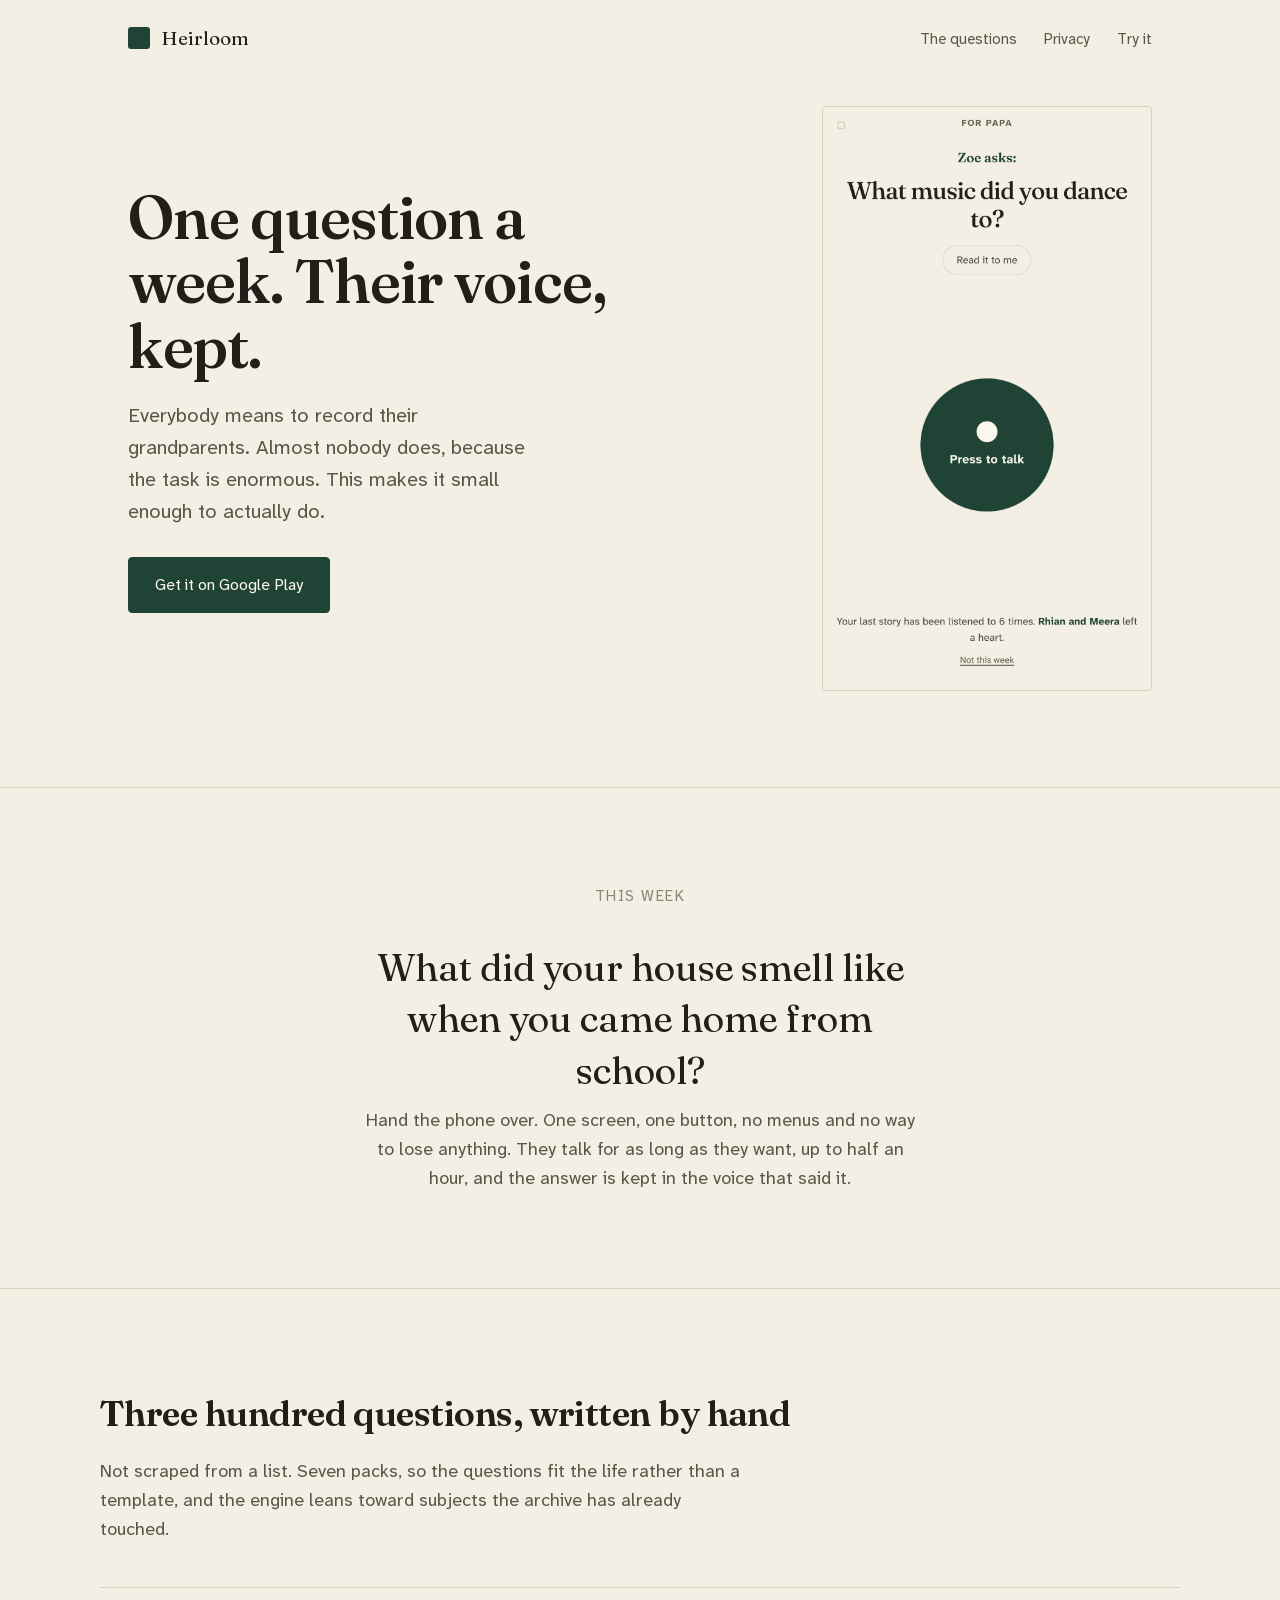
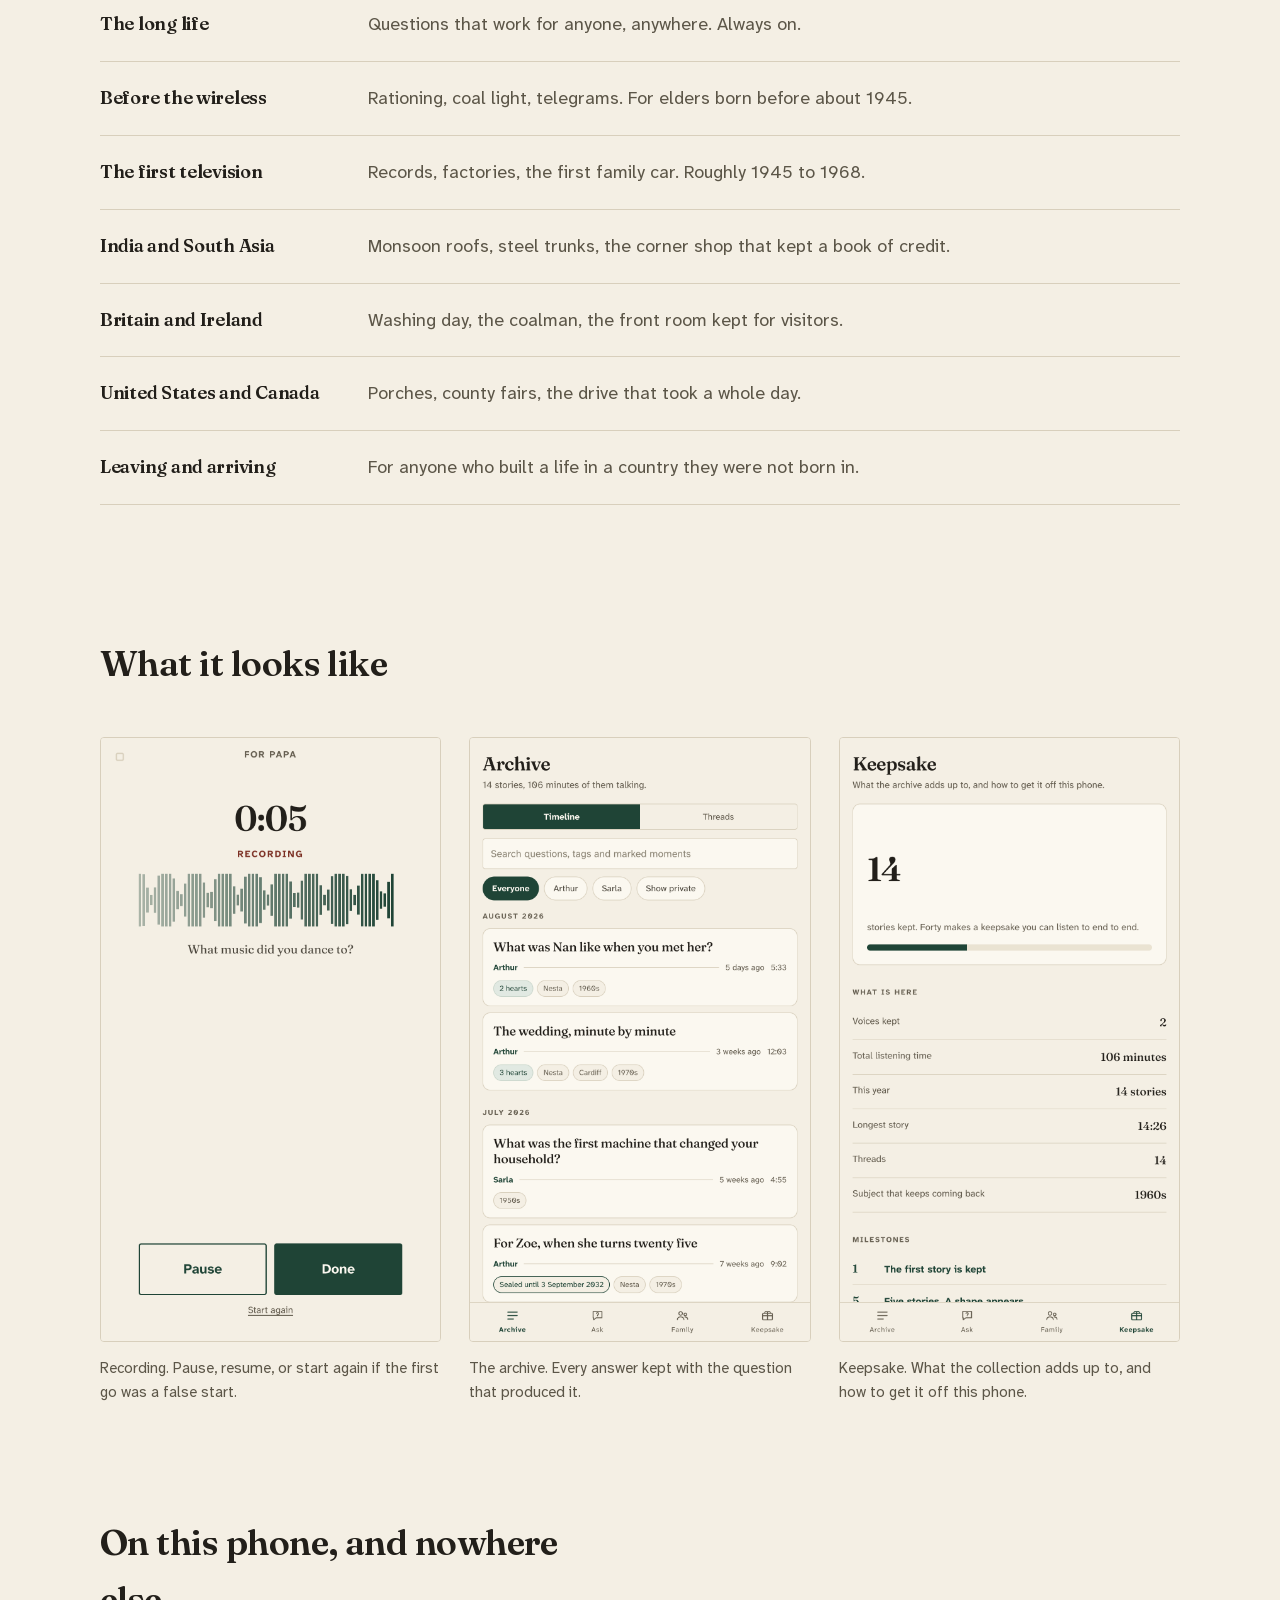
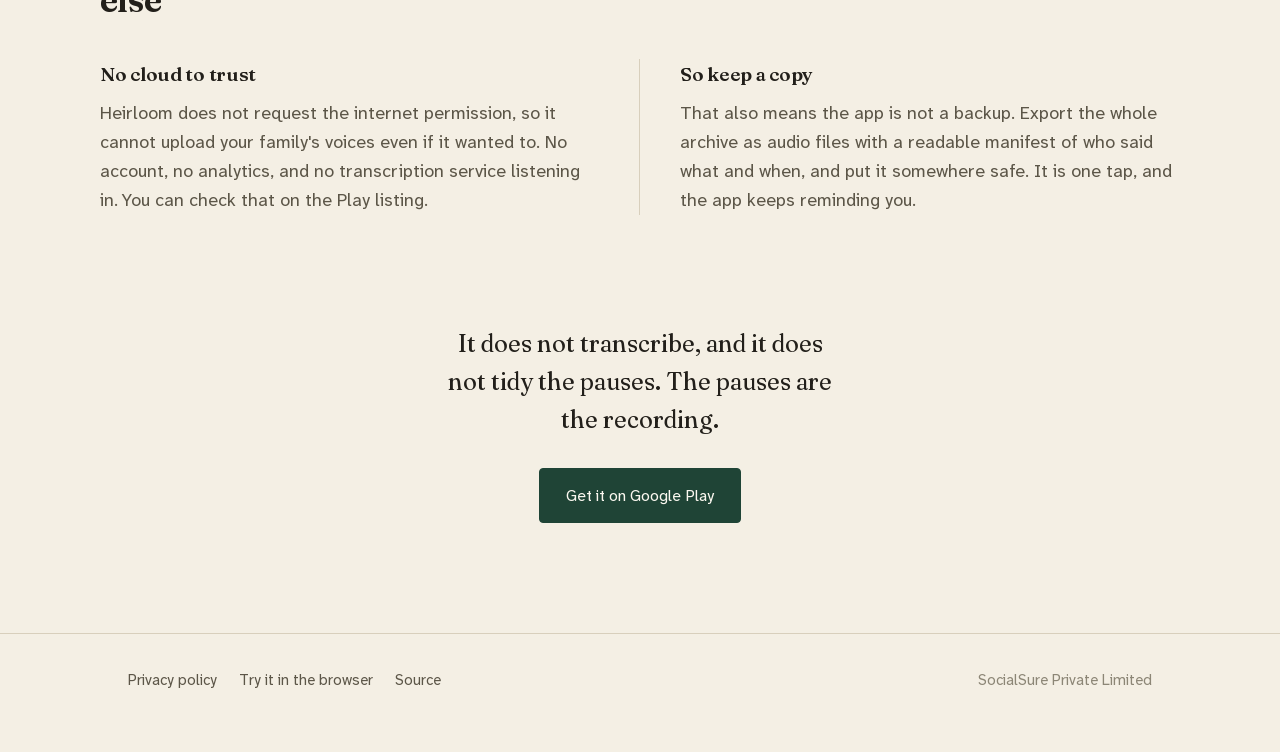
==== docs/index.html @ 91e0d135 "Interviews your grandparents one question a week and keeps the answers in their own voice. Three hun" ====
<!doctype html>
<html lang="en">
<head>
<meta charset="utf-8">
<meta name="viewport" content="width=device-width, initial-scale=1">
<title>Heirloom. One question a week, their voice kept.</title>
<meta name="description" content="An Android app that interviews your grandparents one question a week and keeps the answers in their own voice. Three hundred hand-written prompts, elder mode, and no cloud at all.">
<meta property="og:title" content="Heirloom. One question a week, their voice kept.">
<meta property="og:description" content="Everybody means to record their grandparents. Almost nobody does. This makes it small enough to actually do.">
<link rel="icon" href="shots/icon.png">
<link rel="stylesheet" href="fonts/fonts.css">
<style>
  :root {
    --paper: #F4EFE4; --card: #FBF8F0; --ink: #221F1A; --soft: #5C5648; --faint: #8C8676;
    --hair: #D8CFBC; --accent: #1F4436; --accent-ink: #FBF8F0;
    --serif: "Fraunces", Iowan Old Style, Palatino, Georgia, serif;
    --sans: "Atkinson Hyperlegible Next", "Atkinson Hyperlegible", system-ui, -apple-system, sans-serif;
  }
  @media (prefers-color-scheme: dark) {
    :root { --paper: #17150F; --card: #1E1B15; --ink: #EDE7D8; --soft: #A29A88; --faint: #7A7364;
            --hair: #33302A; --accent: #8FC0AC; --accent-ink: #17150F; }
  }
  * { box-sizing: border-box; }
  body { margin: 0; background: var(--paper); color: var(--ink); font-family: var(--sans);
         font-size: 18px; line-height: 1.6; -webkit-font-smoothing: antialiased; }
  .wrap { max-width: 1080px; margin: 0 auto; padding: 0 28px; }
  a { color: var(--accent); }
  h1, h2, h3 { font-family: var(--serif); font-weight: 600; letter-spacing: -0.015em; }

  .cta { display: inline-block; background: var(--accent); color: var(--accent-ink); text-decoration: none;
         padding: 14px 26px; border-radius: 4px; font-size: 16px; border: 1px solid var(--accent);
         transition: transform .15s ease; }
  .cta:active { transform: translateY(1px); }

  nav { display: flex; align-items: center; justify-content: space-between; height: 76px; }
  .mark { display: flex; align-items: center; gap: 12px; font-family: var(--serif); font-size: 19px; }
  .mark i { display: block; width: 22px; height: 22px; border-radius: 3px; background: var(--accent); }
  nav a { color: var(--soft); text-decoration: none; font-size: 15px; margin-left: 22px; }
  nav a:hover { color: var(--ink); }

  /* hero: split */
  .hero { display: grid; grid-template-columns: 1.05fr .95fr; gap: 56px; align-items: center; padding: 30px 0 96px; }
  .hero h1 { font-size: clamp(38px, 5vw, 60px); line-height: 1.08; margin: 0 0 20px; }
  .hero p { font-size: 20px; color: var(--soft); margin: 0 0 30px; max-width: 32ch; }
  .shot { width: 100%; height: auto; border-radius: 4px; border: 1px solid var(--hair); display: block; }
  .hero .shot { max-width: 330px; margin-left: auto; }

  /* the question: a full-width quiet band */
  .band { border-top: 1px solid var(--hair); border-bottom: 1px solid var(--hair); padding: 96px 0; text-align: center; }
  .band .q { font-family: var(--serif); font-size: clamp(26px, 3.4vw, 38px); line-height: 1.35; margin: 0 auto 10px; max-width: 22ch; }
  .band .qs { color: var(--faint); font-size: 15px; letter-spacing: .1em; text-transform: uppercase; margin: 0 0 34px; }
  .band .after { color: var(--soft); max-width: 46ch; margin: 0 auto; }

  /* packs: plain rows, no cards */
  .packs { padding: 96px 0 40px; }
  .packs h2 { font-size: clamp(28px, 3.2vw, 36px); margin: 0 0 14px; }
  .packs .sub { color: var(--soft); max-width: 54ch; margin: 0 0 44px; }
  .row { display: grid; grid-template-columns: 15rem 1fr; gap: 28px; padding: 22px 0; border-top: 1px solid var(--hair); }
  .row:last-child { border-bottom: 1px solid var(--hair); }
  .row h3 { margin: 0; font-size: 18px; }
  .row p { margin: 0; color: var(--soft); }

  /* gallery */
  .gallery { padding: 90px 0 20px; }
  .gallery h2 { font-size: clamp(28px, 3.2vw, 36px); margin: 0 0 44px; }
  .strip { display: grid; grid-template-columns: repeat(3, 1fr); gap: 28px; }
  .strip figure { margin: 0; }
  .strip figcaption { color: var(--soft); font-size: 15px; margin-top: 14px; }

  /* keeping */
  .keep { padding: 90px 0; }
  .keep h2 { font-size: clamp(28px, 3.2vw, 36px); margin: 0 0 20px; max-width: 20ch; }
  .cols { display: grid; grid-template-columns: 1fr 1fr; gap: 0; margin-top: 30px; }
  .cols > div { padding: 0 40px; }
  .cols > div:first-child { padding-left: 0; border-right: 1px solid var(--hair); }
  .cols > div:last-child { padding-right: 0; }
  .cols h3 { margin: 0 0 10px; font-size: 19px; }
  .cols p { margin: 0; color: var(--soft); }

  .close { text-align: center; padding: 20px 0 110px; }
  .close p { font-family: var(--serif); font-size: 24px; max-width: 24ch; margin: 0 auto 28px; }

  footer { border-top: 1px solid var(--hair); padding: 34px 0 60px; color: var(--faint); font-size: 15px; }
  footer .r { display: flex; justify-content: space-between; gap: 20px; flex-wrap: wrap; }
  footer a { color: var(--soft); text-decoration: none; margin-right: 18px; }

  .reveal { opacity: 0; transform: translateY(14px); transition: opacity .6s ease, transform .6s ease; }
  .reveal.in { opacity: 1; transform: none; }
  @media (prefers-reduced-motion: reduce) { .reveal { opacity: 1; transform: none; transition: none } }

  @media (max-width: 860px) {
    .hero { grid-template-columns: 1fr; gap: 36px; }
    .hero .shot { max-width: 300px; margin: 0 auto; }
    .strip { grid-template-columns: 1fr; max-width: 330px; margin: 0 auto; gap: 40px; }
    .cols { grid-template-columns: 1fr; }
    .cols > div { padding: 0 0 24px; }
    .cols > div:first-child { border-right: 0; border-bottom: 1px solid var(--hair); margin-bottom: 24px; }
    .row { grid-template-columns: 1fr; gap: 6px; }
    nav a { margin-left: 14px; font-size: 14px; }
  }
</style>
</head>
<body>

<div class="wrap">
  <nav>
    <span class="mark"><i></i> Heirloom</span>
    <span>
      <a href="#questions">The questions</a>
      <a href="privacy-policy.html">Privacy</a>
      <a href="play/">Try it</a>
    </span>
  </nav>

  <header class="hero">
    <div>
      <h1>One question a week. Their voice, kept.</h1>
      <p>Everybody means to record their grandparents. Almost nobody does, because the task is enormous.
        This makes it small enough to actually do.</p>
      <a class="cta" href="https://play.google.com/store/apps/details?id=com.mohdshayan.heirloom">Get it on Google Play</a>
    </div>
    <img class="shot reveal" src="shots/01-elder.png" width="1080" height="1920"
         alt="Elder mode: one question in large type and a single record button.">
  </header>
</div>

<section class="band">
  <div class="wrap">
    <p class="qs">This week</p>
    <p class="q">What did your house smell like when you came home from school?</p>
    <p class="after">Hand the phone over. One screen, one button, no menus and no way to lose anything.
      They talk for as long as they want, up to half an hour, and the answer is kept in the voice that
      said it.</p>
  </div>
</section>

<section class="packs wrap" id="questions">
  <h2>Three hundred questions, written by hand</h2>
  <p class="sub">Not scraped from a list. Seven packs, so the questions fit the life rather than a
    template, and the engine leans toward subjects the archive has already touched.</p>

  <div class="row"><h3>The long life</h3><p>Questions that work for anyone, anywhere. Always on.</p></div>
  <div class="row"><h3>Before the wireless</h3><p>Rationing, coal light, telegrams. For elders born before about 1945.</p></div>
  <div class="row"><h3>The first television</h3><p>Records, factories, the first family car. Roughly 1945 to 1968.</p></div>
  <div class="row"><h3>India and South Asia</h3><p>Monsoon roofs, steel trunks, the corner shop that kept a book of credit.</p></div>
  <div class="row"><h3>Britain and Ireland</h3><p>Washing day, the coalman, the front room kept for visitors.</p></div>
  <div class="row"><h3>United States and Canada</h3><p>Porches, county fairs, the drive that took a whole day.</p></div>
  <div class="row"><h3>Leaving and arriving</h3><p>For anyone who built a life in a country they were not born in.</p></div>
</section>

<section class="gallery wrap">
  <h2>What it looks like</h2>
  <div class="strip">
    <figure class="reveal">
      <img class="shot" src="shots/02-recording.png" width="1080" height="1920" alt="A recording in progress with a waveform and a running time.">
      <figcaption>Recording. Pause, resume, or start again if the first go was a false start.</figcaption>
    </figure>
    <figure class="reveal">
      <img class="shot" src="shots/03-archive.png" width="1080" height="1920" alt="The archive: answers listed with their questions and dates.">
      <figcaption>The archive. Every answer kept with the question that produced it.</figcaption>
    </figure>
    <figure class="reveal">
      <img class="shot" src="shots/06-keepsake.png" width="1080" height="1920" alt="The keepsake screen showing the archive as an object and an export button.">
      <figcaption>Keepsake. What the collection adds up to, and how to get it off this phone.</figcaption>
    </figure>
  </div>
</section>

<section class="keep wrap">
  <h2>On this phone, and nowhere else</h2>
  <div class="cols">
    <div>
      <h3>No cloud to trust</h3>
      <p>Heirloom does not request the internet permission, so it cannot upload your family's voices even
        if it wanted to. No account, no analytics, and no transcription service listening in. You can
        check that on the Play listing.</p>
    </div>
    <div>
      <h3>So keep a copy</h3>
      <p>That also means the app is not a backup. Export the whole archive as audio files with a readable
        manifest of who said what and when, and put it somewhere safe. It is one tap, and the app keeps
        reminding you.</p>
    </div>
  </div>
</section>

<section class="close wrap">
  <p>It does not transcribe, and it does not tidy the pauses. The pauses are the recording.</p>
  <a class="cta" href="https://play.google.com/store/apps/details?id=com.mohdshayan.heirloom">Get it on Google Play</a>
</section>

<footer>
  <div class="wrap r">
    <span>
      <a href="privacy-policy.html">Privacy policy</a>
      <a href="play/">Try it in the browser</a>
      <a href="https://github.com/shayanmohd/heirloom">Source</a>
    </span>
    <span>SocialSure Private Limited</span>
  </div>
</footer>

<script>
  const io = new IntersectionObserver((es) => {
    for (const e of es) if (e.isIntersecting) { e.target.classList.add('in'); io.unobserve(e.target) }
  }, { threshold: 0.15 });
  document.querySelectorAll('.reveal').forEach(el => io.observe(el));
</script>
</body>
</html>
---- docs/fonts/fonts.css ----
/* latin-ext */
@font-face {
  font-family: 'Atkinson Hyperlegible Next';
  font-style: normal;
  font-weight: 400 700;
  font-display: swap;
  src: url(NaPNcYPdHfdVxJw0IfIP0lvYFqijb-UxCtm5_wdGseiHn3q0pkZ_S2Q.woff2) format('woff2');
  unicode-range: U+0100-02BA, U+02BD-02C5, U+02C7-02CC, U+02CE-02D7, U+02DD-02FF, U+0304, U+0308, U+0329, U+1D00-1DBF, U+1E00-1E9F, U+1EF2-1EFF, U+2020, U+20A0-20AB, U+20AD-20C0, U+2113, U+2C60-2C7F, U+A720-A7FF;
}
/* latin */
@font-face {
  font-family: 'Atkinson Hyperlegible Next';
  font-style: normal;
  font-weight: 400 700;
  font-display: swap;
  src: url(NaPNcYPdHfdVxJw0IfIP0lvYFqijb-UxCtm5_wdGseiJn3q0pkZ_.woff2) format('woff2');
  unicode-range: U+0000-00FF, U+0131, U+0152-0153, U+02BB-02BC, U+02C6, U+02DA, U+02DC, U+0304, U+0308, U+0329, U+2000-206F, U+20AC, U+2122, U+2191, U+2193, U+2212, U+2215, U+FEFF, U+FFFD;
}
/* vietnamese */
@font-face {
  font-family: 'Fraunces';
  font-style: normal;
  font-weight: 400 700;
  font-display: swap;
  src: url(6NU78FyLNQOQZAnv9bYEvDiIdE9Ea92uemAk_WBq8U_9v0c2Wa0KxCBTeP2Xz5fU8w.woff2) format('woff2');
  unicode-range: U+0102-0103, U+0110-0111, U+0128-0129, U+0168-0169, U+01A0-01A1, U+01AF-01B0, U+0300-0301, U+0303-0304, U+0308-0309, U+0323, U+0329, U+1EA0-1EF9, U+20AB;
}
/* latin-ext */
@font-face {
  font-family: 'Fraunces';
  font-style: normal;
  font-weight: 400 700;
  font-display: swap;
  src: url(6NU78FyLNQOQZAnv9bYEvDiIdE9Ea92uemAk_WBq8U_9v0c2Wa0KxCFTeP2Xz5fU8w.woff2) format('woff2');
  unicode-range: U+0100-02BA, U+02BD-02C5, U+02C7-02CC, U+02CE-02D7, U+02DD-02FF, U+0304, U+0308, U+0329, U+1D00-1DBF, U+1E00-1E9F, U+1EF2-1EFF, U+2020, U+20A0-20AB, U+20AD-20C0, U+2113, U+2C60-2C7F, U+A720-A7FF;
}
/* latin */
@font-face {
  font-family: 'Fraunces';
  font-style: normal;
  font-weight: 400 700;
  font-display: swap;
  src: url(6NU78FyLNQOQZAnv9bYEvDiIdE9Ea92uemAk_WBq8U_9v0c2Wa0KxC9TeP2Xz5c.woff2) format('woff2');
  unicode-range: U+0000-00FF, U+0131, U+0152-0153, U+02BB-02BC, U+02C6, U+02DA, U+02DC, U+0304, U+0308, U+0329, U+2000-206F, U+20AC, U+2122, U+2191, U+2193, U+2212, U+2215, U+FEFF, U+FFFD;
}
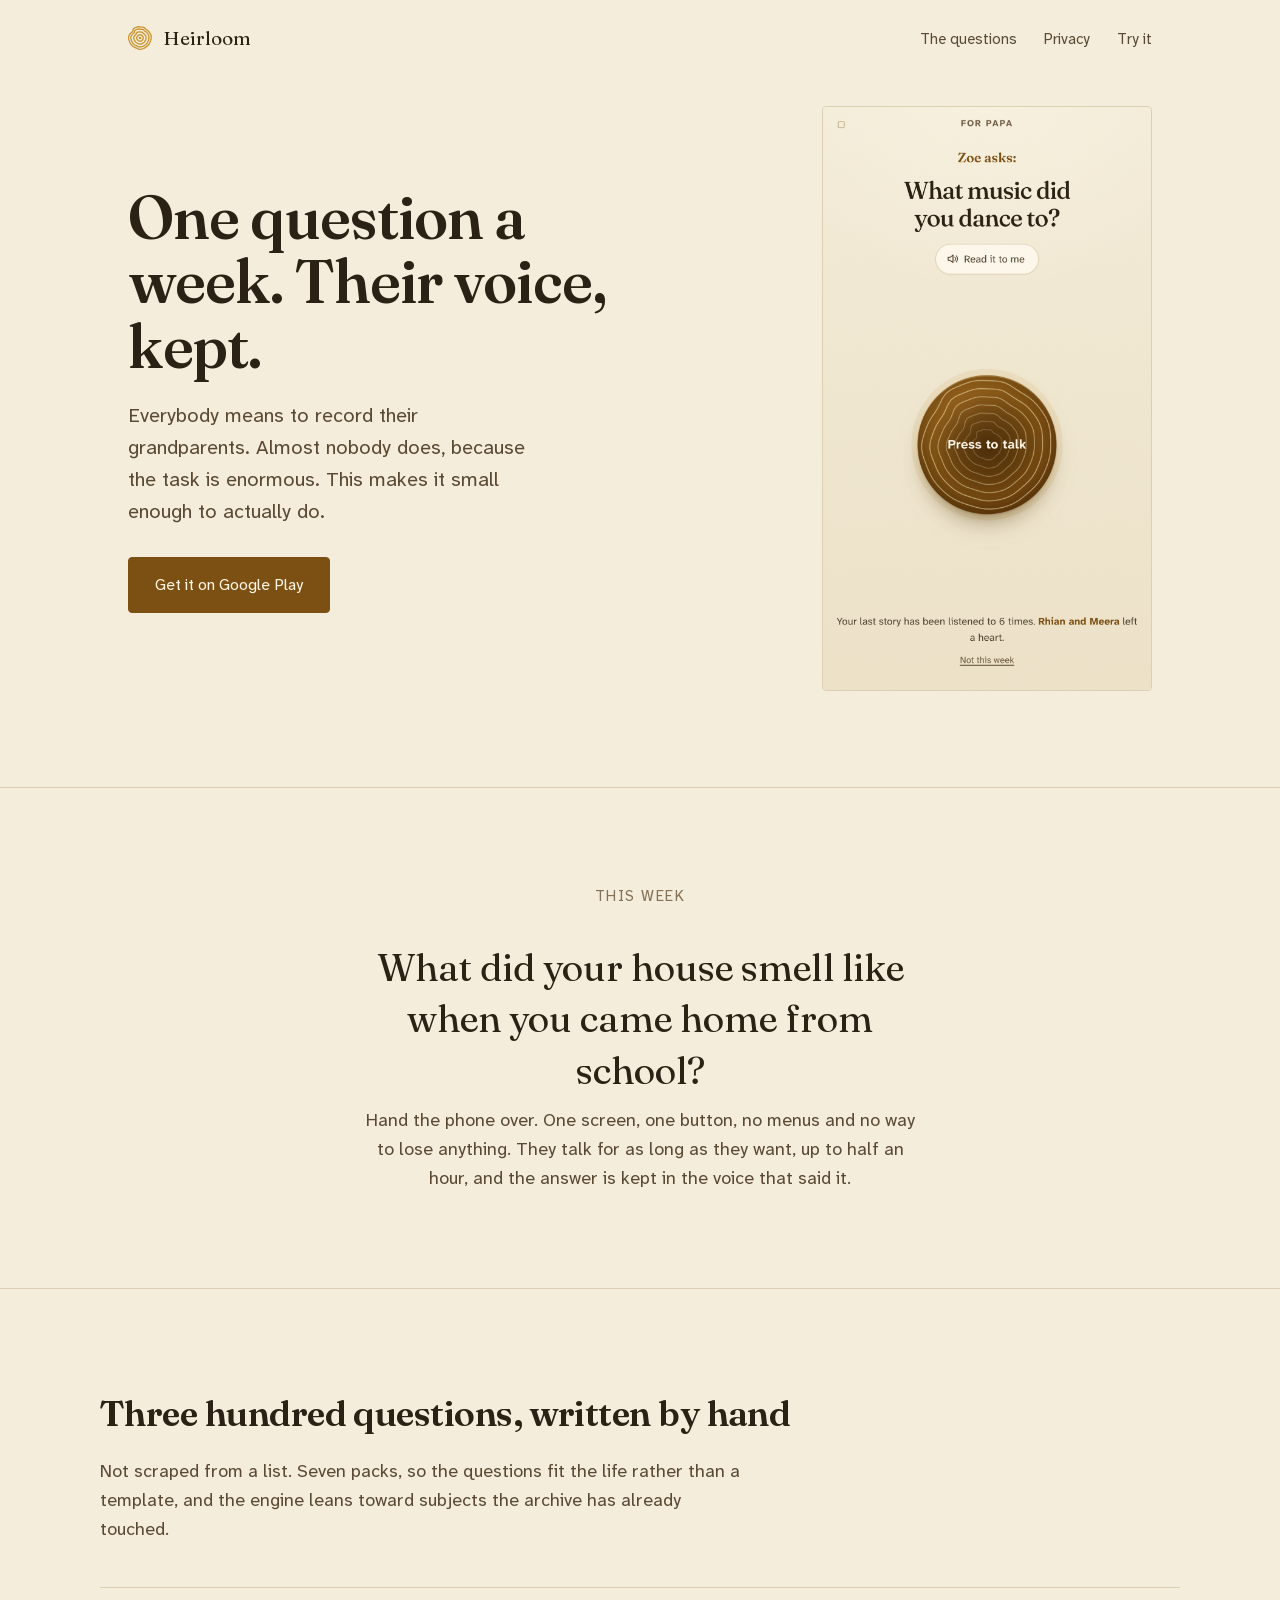
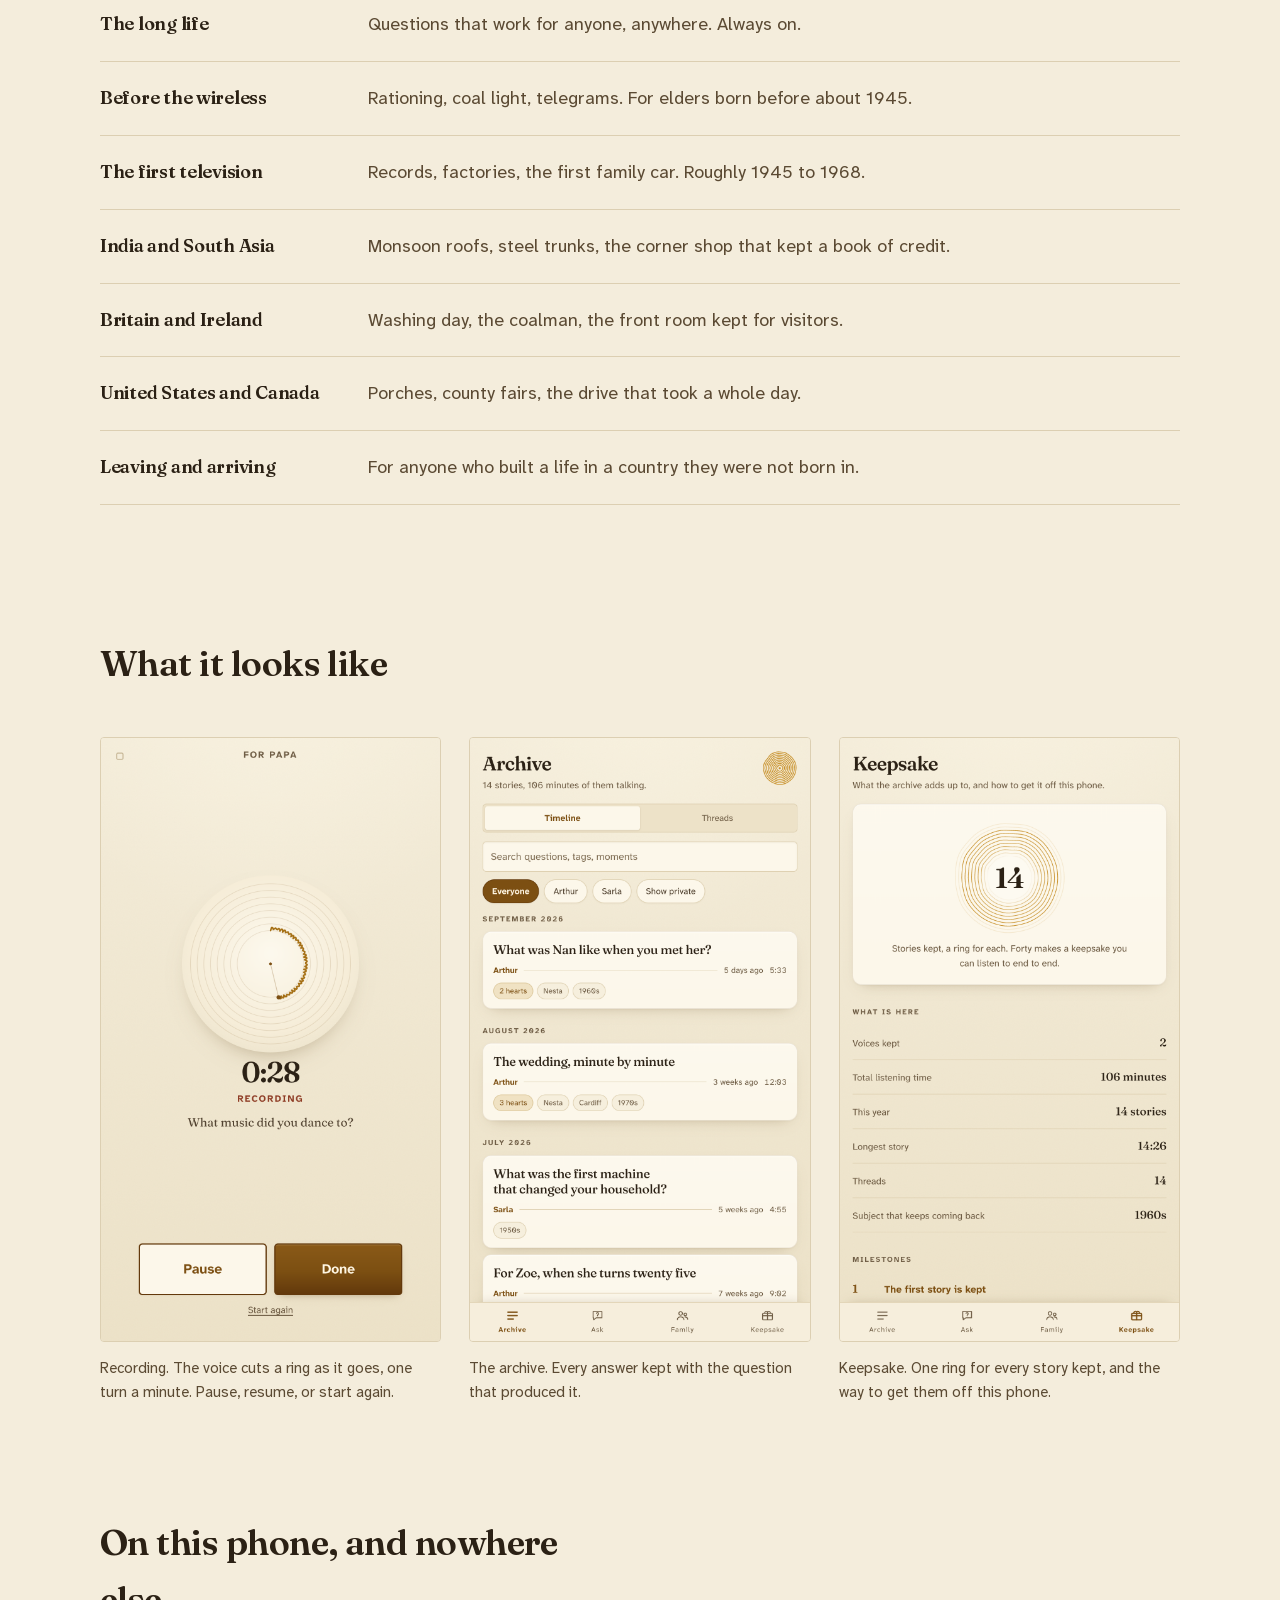
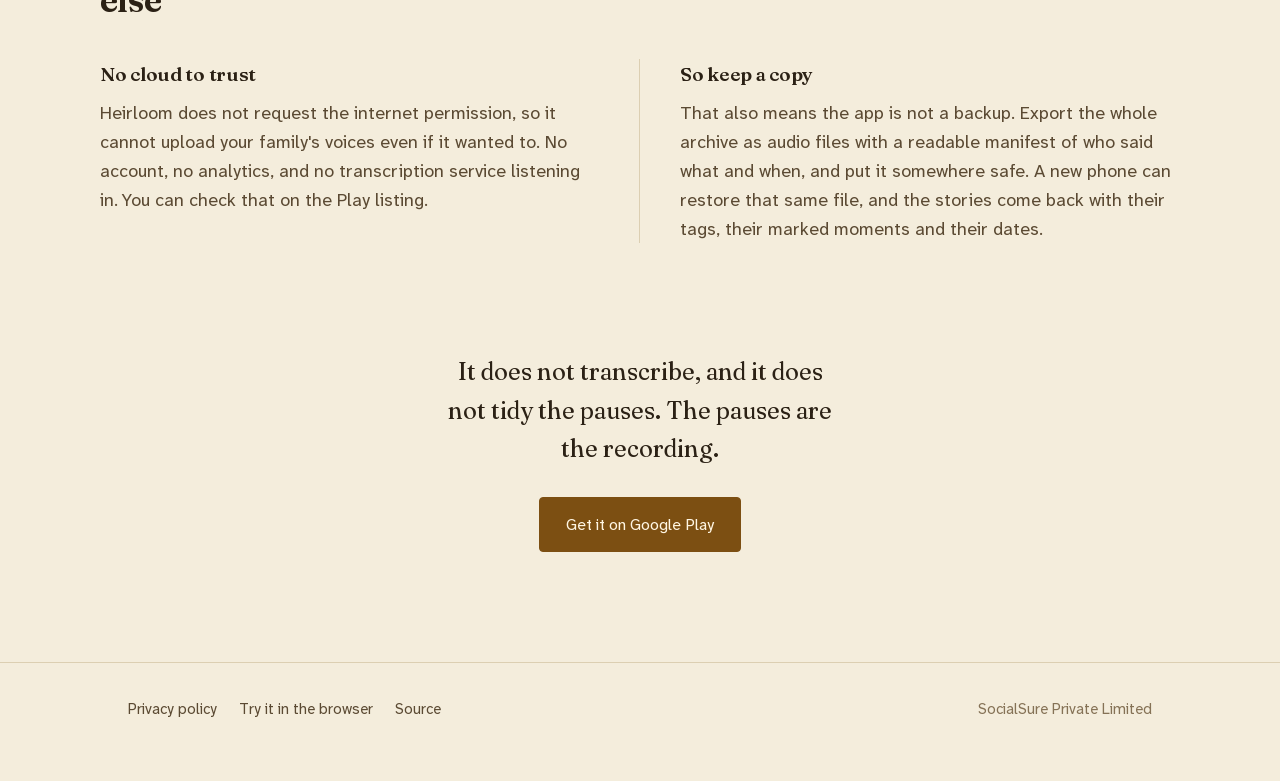
==== commit fc5076aa: "1.0.1: tree ring identity, a disc that draws the voice, restore from an export, and the bugs a keepe" ====
--- a/docs/index.html
+++ b/docs/index.html
@@ -11,14 +11,14 @@
 <link rel="stylesheet" href="fonts/fonts.css">
 <style>
   :root {
-    --paper: #F4EFE4; --card: #FBF8F0; --ink: #221F1A; --soft: #5C5648; --faint: #8C8676;
-    --hair: #D8CFBC; --accent: #1F4436; --accent-ink: #FBF8F0;
+    --paper: #F4EDDC; --card: #FCF7EA; --ink: #2B2115; --soft: #5B4A33; --faint: #857256;
+    --hair: #DCCFB2; --accent: #7C4F12; --accent-ink: #FFF6E3; --gold: #C9932E;
     --serif: "Fraunces", Iowan Old Style, Palatino, Georgia, serif;
     --sans: "Atkinson Hyperlegible Next", "Atkinson Hyperlegible", system-ui, -apple-system, sans-serif;
   }
   @media (prefers-color-scheme: dark) {
-    :root { --paper: #17150F; --card: #1E1B15; --ink: #EDE7D8; --soft: #A29A88; --faint: #7A7364;
-            --hair: #33302A; --accent: #8FC0AC; --accent-ink: #17150F; }
+    :root { --paper: #1B1206; --card: #241808; --ink: #F2E7CE; --soft: #B49D75; --faint: #8B7A56;
+            --hair: #3A2A12; --accent: #E7B65F; --accent-ink: #1B1206; --gold: #E7B65F; }
   }
   * { box-sizing: border-box; }
   body { margin: 0; background: var(--paper); color: var(--ink); font-family: var(--sans);
@@ -34,7 +34,8 @@
 
   nav { display: flex; align-items: center; justify-content: space-between; height: 76px; }
   .mark { display: flex; align-items: center; gap: 12px; font-family: var(--serif); font-size: 19px; }
-  .mark i { display: block; width: 22px; height: 22px; border-radius: 3px; background: var(--accent); }
+  .mark i { display: block; width: 24px; height: 24px; color: var(--gold); }
+  .mark i svg { display: block; }
   nav a { color: var(--soft); text-decoration: none; font-size: 15px; margin-left: 22px; }
   nav a:hover { color: var(--ink); }
 
@@ -104,7 +105,7 @@
 
 <div class="wrap">
   <nav>
-    <span class="mark"><i></i> Heirloom</span>
+    <span class="mark"><i><svg viewBox="0 0 24 24" width="24" height="24" fill="none" stroke="currentColor" stroke-width="1.3" stroke-linejoin="round" aria-hidden="true"><path d="M15.2 12.0L15.2 12.4L15.1 12.7L15.0 13.0L14.8 13.4L14.7 13.7L14.5 14.0L14.2 14.2L14.0 14.5L13.7 14.7L13.4 14.9L13.1 15.1L12.7 15.2L12.4 15.2L12.0 15.3L11.6 15.2L11.3 15.1L11.0 15.0L10.6 14.8L10.3 14.7L10.0 14.5L9.8 14.2L9.5 14.0L9.3 13.7L9.1 13.4L9.0 13.1L8.9 12.7L8.7 12.4L8.6 12.0L8.7 11.6L8.8 11.3L9.0 11.0L9.2 10.7L9.5 10.4L9.8 10.2L9.9 9.9L10.0 9.5L10.2 9.2L10.6 9.0L10.9 8.9L11.3 8.8L11.6 8.7L12.0 8.8L12.4 8.8L12.7 8.8L13.1 8.9L13.4 9.1L13.7 9.4L13.9 9.6L14.2 9.8L14.5 10.0L14.7 10.3L14.9 10.6L15.1 10.9L15.2 11.3L15.2 11.6L15.2 12.0Z"/><path d="M18.0 12.0L18.0 12.7L17.8 13.3L17.6 14.0L17.3 14.6L17.0 15.2L16.7 15.7L16.2 16.2L15.7 16.6L15.1 17.0L14.6 17.4L14.0 17.7L13.4 18.0L12.7 18.1L12.0 18.2L11.3 18.1L10.7 17.8L10.1 17.5L9.5 17.3L8.9 17.0L8.3 16.6L7.8 16.2L7.3 15.7L6.9 15.2L6.6 14.6L6.3 14.0L6.1 13.3L5.9 12.7L5.6 12.0L5.7 11.3L6.0 10.6L6.4 10.0L6.8 9.5L7.3 9.1L7.8 8.7L8.1 8.1L8.3 7.3L8.7 6.7L9.3 6.4L9.9 6.1L10.6 5.9L11.3 5.8L12.0 5.9L12.7 6.0L13.4 6.1L14.0 6.2L14.6 6.6L15.1 7.1L15.6 7.5L16.1 7.9L16.6 8.3L17.0 8.8L17.4 9.4L17.8 10.0L18.0 10.6L18.1 11.3L18.0 12.0Z"/><path d="M20.8 12.0L20.7 13.0L20.6 14.0L20.2 14.9L19.8 15.8L19.4 16.6L18.9 17.5L18.2 18.2L17.4 18.8L16.6 19.3L15.8 19.9L14.9 20.4L14.0 20.7L13.0 20.9L12.0 21.0L11.0 20.9L10.0 20.6L9.2 20.1L8.3 19.7L7.4 19.3L6.6 18.8L5.8 18.2L5.1 17.5L4.5 16.7L4.0 15.8L3.7 14.9L3.4 14.0L3.0 13.0L2.7 12.0L2.8 11.0L3.2 10.0L3.8 9.1L4.3 8.3L5.1 7.7L5.9 7.1L6.3 6.3L6.5 5.1L7.1 4.2L8.0 3.7L9.0 3.4L10.0 3.1L11.0 2.9L12.0 3.1L13.0 3.3L14.0 3.3L15.0 3.5L15.8 4.1L16.5 4.8L17.3 5.4L18.1 5.9L18.8 6.6L19.4 7.4L20.0 8.2L20.5 9.0L20.9 10.0L20.9 11.0L20.8 12.0Z"/><path d="M23.1 12.0L22.9 13.2L22.7 14.4L22.3 15.6L21.8 16.7L21.2 17.8L20.6 18.8L19.7 19.7L18.7 20.4L17.7 21.1L16.8 21.9L15.7 22.5L14.5 22.9L13.3 23.2L12.0 23.3L10.7 23.1L9.6 22.7L8.4 22.2L7.3 21.7L6.2 21.2L5.2 20.5L4.3 19.7L3.4 18.8L2.6 17.9L2.0 16.8L1.6 15.6L1.3 14.5L0.7 13.3L0.3 12.0L0.5 10.7L1.1 9.5L1.7 8.4L2.4 7.4L3.4 6.6L4.3 5.9L4.8 4.8L5.2 3.4L5.9 2.3L7.0 1.7L8.2 1.3L9.4 0.8L10.7 0.7L12.0 0.9L13.2 1.1L14.5 1.1L15.7 1.4L16.8 2.1L17.7 3.0L18.6 3.7L19.6 4.4L20.5 5.3L21.2 6.2L22.0 7.2L22.6 8.3L23.1 9.5L23.2 10.7L23.1 12.0Z"/><circle cx="12" cy="12" r="1.25" fill="currentColor" stroke="none"/></svg></i> Heirloom</span>
     <span>
       <a href="#questions">The questions</a>
       <a href="privacy-policy.html">Privacy</a>
@@ -152,16 +153,16 @@
   <h2>What it looks like</h2>
   <div class="strip">
     <figure class="reveal">
-      <img class="shot" src="shots/02-recording.png" width="1080" height="1920" alt="A recording in progress with a waveform and a running time.">
-      <figcaption>Recording. Pause, resume, or start again if the first go was a false start.</figcaption>
+      <img class="shot" src="shots/02-recording.png" width="1080" height="1920" alt="A recording in progress: a ring being cut into a disc, with the running time below it.">
+      <figcaption>Recording. The voice cuts a ring as it goes, one turn a minute. Pause, resume, or start again.</figcaption>
     </figure>
     <figure class="reveal">
       <img class="shot" src="shots/03-archive.png" width="1080" height="1920" alt="The archive: answers listed with their questions and dates.">
       <figcaption>The archive. Every answer kept with the question that produced it.</figcaption>
     </figure>
     <figure class="reveal">
-      <img class="shot" src="shots/06-keepsake.png" width="1080" height="1920" alt="The keepsake screen showing the archive as an object and an export button.">
-      <figcaption>Keepsake. What the collection adds up to, and how to get it off this phone.</figcaption>
+      <img class="shot" src="shots/06-keepsake.png" width="1080" height="1920" alt="The keepsake screen: the archive drawn as a disc of rings, one for every story.">
+      <figcaption>Keepsake. One ring for every story kept, and the way to get them off this phone.</figcaption>
     </figure>
   </div>
 </section>
@@ -178,8 +179,8 @@
     <div>
       <h3>So keep a copy</h3>
       <p>That also means the app is not a backup. Export the whole archive as audio files with a readable
-        manifest of who said what and when, and put it somewhere safe. It is one tap, and the app keeps
-        reminding you.</p>
+        manifest of who said what and when, and put it somewhere safe. A new phone can restore that same
+        file, and the stories come back with their tags, their marked moments and their dates.</p>
     </div>
   </div>
 </section>
